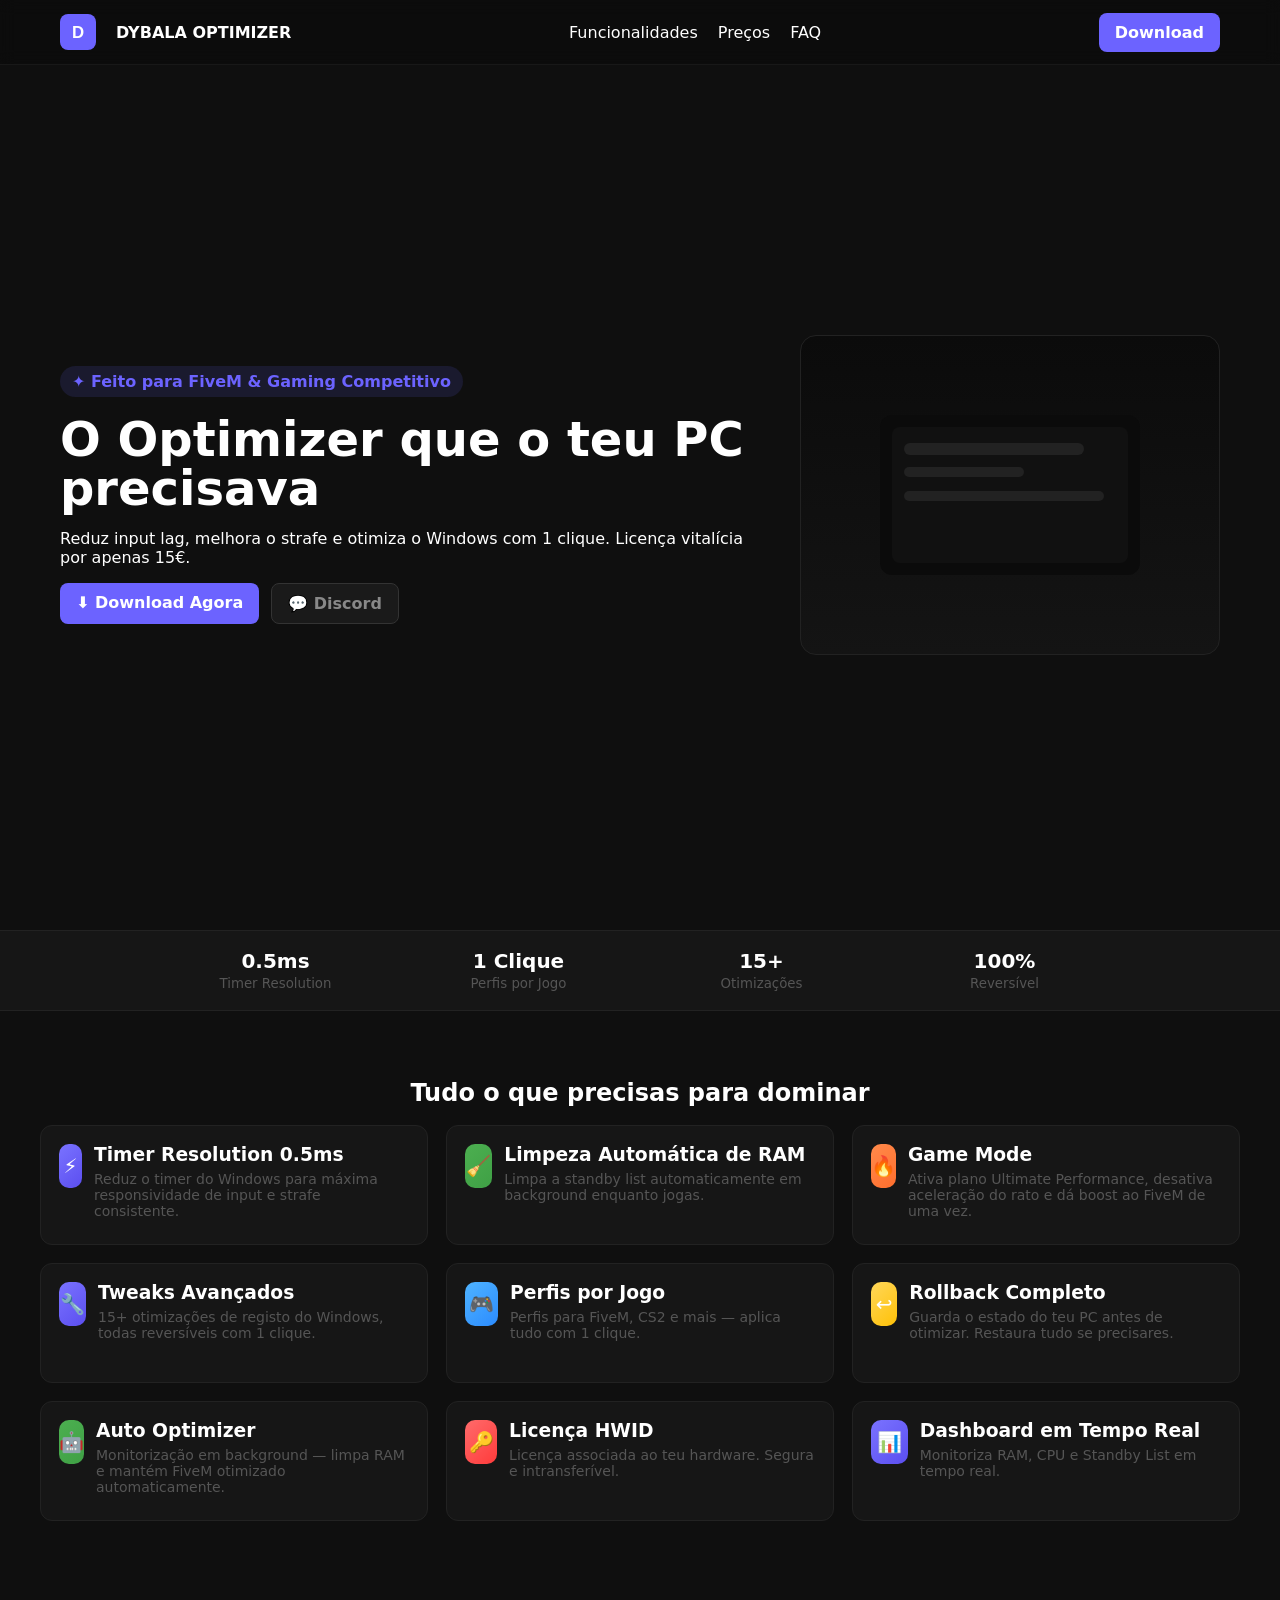
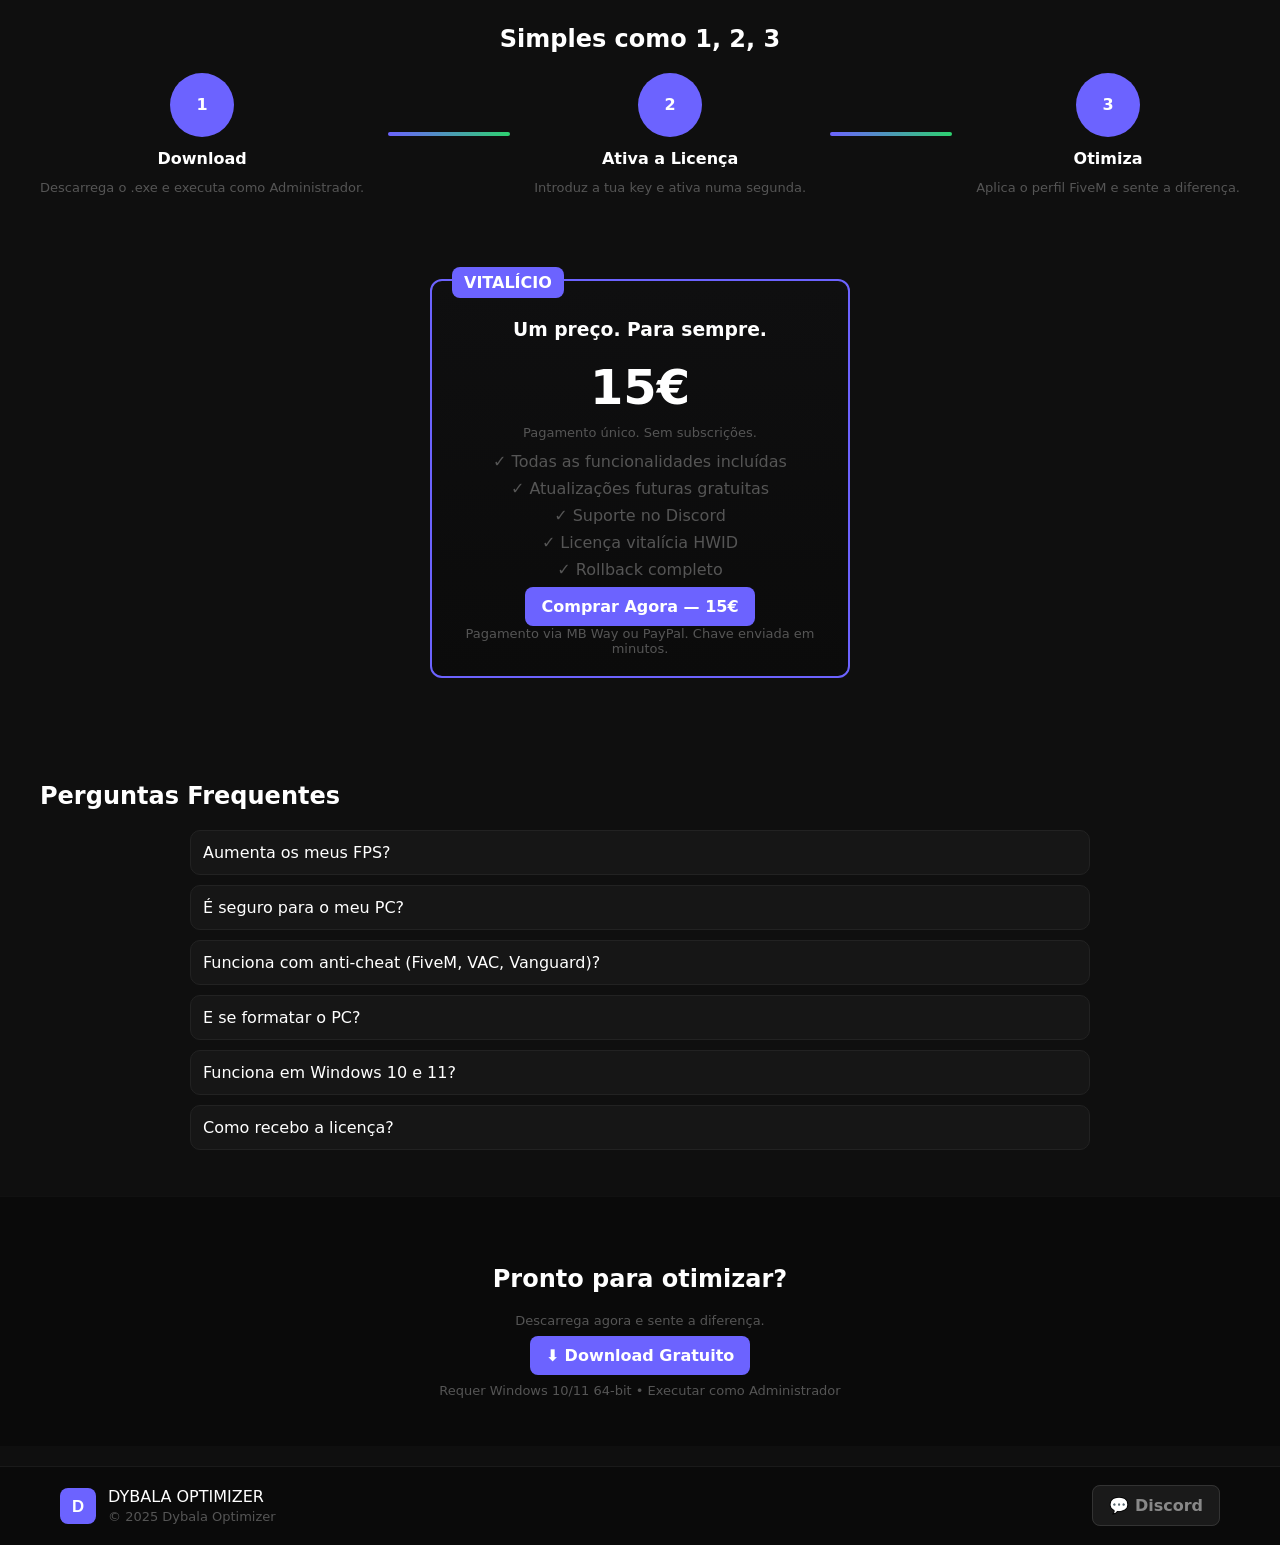
==== index.html @ 4de0e90b "Init site for GitHub Pages" ====
<!doctype html>
<html lang="pt-PT">
<head>
  <meta charset="utf-8">
  <meta name="viewport" content="width=device-width,initial-scale=1">
  <title>Dybala Optimizer</title>
  <link rel="icon" href="assets/favicon.svg" type="image/svg+xml">
  <link rel="stylesheet" href="styles.css">
</head>
<body>
  <header>
    <div class="container nav">
      <div class="brand"><img src="assets/logo.svg" alt="D logo" style="width:36px;height:36px;border-radius:8px;margin-right:8px"/><div style="font-weight:700">DYBALA OPTIMIZER</div></div>
      <nav>
        <ul>
          <li><a href="#features">Funcionalidades</a></li>
          <li><a href="#pricing">Preços</a></li>
          <li><a href="#faq">FAQ</a></li>
        </ul>
      </nav>
      <div class="nav-right"><a class="btn btn-primary" href="#download">Download</a></div>
    </div>
  </header>

  <main>
    <section class="hero container">
      <div class="hero-grid">
        <div>
          <span class="badge">✦ Feito para FiveM &amp; Gaming Competitivo</span>
          <h1>O Optimizer que o teu PC precisava</h1>
          <p class="lead">Reduz input lag, melhora o strafe e otimiza o Windows com 1 clique. Licença vitalícia por apenas 15€.</p>
          <div class="hero-cta">
            <a class="btn btn-primary" href="#download">⬇ Download Agora</a>
            <a class="btn btn-secondary" href="https://discord.gg/GeEESpQVJc" target="_blank" rel="noopener">💬 Discord</a>
          </div>
        </div>
        <div>
          <div class="mockup">
            <svg width="260" height="160" viewBox="0 0 260 160" fill="none" xmlns="http://www.w3.org/2000/svg" style="border-radius:12px;overflow:hidden">
              <rect width="260" height="160" fill="#0B0B0B"/>
              <rect x="12" y="12" width="236" height="136" rx="8" fill="#111"/>
              <g fill="#222">
                <rect x="24" y="28" width="180" height="12" rx="6"/>
                <rect x="24" y="52" width="120" height="10" rx="5"/>
                <rect x="24" y="76" width="200" height="10" rx="5"/>
              </g>
            </svg>
          </div>
        </div>
      </div>
    </section>

    <section class="stats">
      <div class="container stats-grid">
        <div class="stat"><b>0.5ms</b><small>Timer Resolution</small></div>
        <div class="stat"><b>1 Clique</b><small>Perfis por Jogo</small></div>
        <div class="stat"><b>15+</b><small>Otimizações</small></div>
        <div class="stat"><b>100%</b><small>Reversível</small></div>
      </div>
    </section>

    <section id="features" class="features container">
      <h2>Tudo o que precisas para dominar</h2>
      <div class="grid">
        <div class="card"><div class="icon icon--purple">⚡</div><div><h3>Timer Resolution 0.5ms</h3><p>Reduz o timer do Windows para máxima responsividade de input e strafe consistente.</p></div></div>
        <div class="card"><div class="icon icon--green">🧹</div><div><h3>Limpeza Automática de RAM</h3><p>Limpa a standby list automaticamente em background enquanto jogas.</p></div></div>
        <div class="card"><div class="icon icon--orange">🔥</div><div><h3>Game Mode</h3><p>Ativa plano Ultimate Performance, desativa aceleração do rato e dá boost ao FiveM de uma vez.</p></div></div>
        <div class="card"><div class="icon icon--purple">🔧</div><div><h3>Tweaks Avançados</h3><p>15+ otimizações de registo do Windows, todas reversíveis com 1 clique.</p></div></div>
        <div class="card"><div class="icon icon--blue">🎮</div><div><h3>Perfis por Jogo</h3><p>Perfis para FiveM, CS2 e mais — aplica tudo com 1 clique.</p></div></div>
        <div class="card"><div class="icon icon--yellow">↩</div><div><h3>Rollback Completo</h3><p>Guarda o estado do teu PC antes de otimizar. Restaura tudo se precisares.</p></div></div>
        <div class="card"><div class="icon icon--green">🤖</div><div><h3>Auto Optimizer</h3><p>Monitorização em background — limpa RAM e mantém FiveM otimizado automaticamente.</p></div></div>
        <div class="card"><div class="icon icon--red">🔑</div><div><h3>Licença HWID</h3><p>Licença associada ao teu hardware. Segura e intransferível.</p></div></div>
        <div class="card"><div class="icon icon--purple">📊</div><div><h3>Dashboard em Tempo Real</h3><p>Monitoriza RAM, CPU e Standby List em tempo real.</p></div></div>
      </div>
    </section>

    <section class="steps container">
      <h2 style="text-align:center">Simples como 1, 2, 3</h2>
      <div class="step-row" style="margin-top:18px">
        <div class="step"><div class="circle">1</div><strong>Download</strong><div class="small">Descarrega o .exe e executa como Administrador.</div></div>
        <div class="connector"></div>
        <div class="step"><div class="circle">2</div><strong>Ativa a Licença</strong><div class="small">Introduz a tua key e ativa numa segunda.</div></div>
        <div class="connector"></div>
        <div class="step"><div class="circle">3</div><strong>Otimiza</strong><div class="small">Aplica o perfil FiveM e sente a diferença.</div></div>
      </div>
    </section>

    <section id="pricing" class="pricing">
      <div class="price-card highlight">
        <div class="price-badge">VITALÍCIO</div>
        <div style="text-align:center">
          <h3>Um preço. Para sempre.</h3>
          <div class="price">15€</div>
          <div class="small">Pagamento único. Sem subscrições.</div>
          <ul class="features-list">
            <li>✓ Todas as funcionalidades incluídas</li>
            <li>✓ Atualizações futuras gratuitas</li>
            <li>✓ Suporte no Discord</li>
            <li>✓ Licença vitalícia HWID</li>
            <li>✓ Rollback completo</li>
          </ul>
          <a class="btn btn-primary" href="https://discord.gg/GeEESpQVJc" target="_blank">Comprar Agora — 15€</a>
          <div class="small" style="margin-top:10px">Pagamento via MB Way ou PayPal. Chave enviada em minutos.</div>
        </div>
      </div>
    </section>

    <section id="faq" class="faq container">
      <h2>Perguntas Frequentes</h2>
      <div class="accordion" style="margin-top:12px">
        <div class="q"><div class="q-title">Aumenta os meus FPS?</div><div class="a">Não diretamente. O Dybala Optimizer reduz input lag, melhora a consistência do frametime e torna o strafe mais responsivo. Os FPS dependem do hardware.</div></div>
        <div class="q"><div class="q-title">É seguro para o meu PC?</div><div class="a">Sim. Todas as alterações são feitas no registo do Windows e são 100% reversíveis com o botão Restaurar.</div></div>
        <div class="q"><div class="q-title">Funciona com anti-cheat (FiveM, VAC, Vanguard)?</div><div class="a">Sim. O optimizer não injeta em processos de jogos, não automatiza input e não viola os termos de serviço de qualquer jogo.</div></div>
        <div class="q"><div class="q-title">E se formatar o PC?</div><div class="a">Contacta-nos no Discord e fazemos o reset do HWID gratuitamente.</div></div>
        <div class="q"><div class="q-title">Funciona em Windows 10 e 11?</div><div class="a">Sim, compatível com Windows 10 e Windows 11 de 64 bits.</div></div>
        <div class="q"><div class="q-title">Como recebo a licença?</div><div class="a">Após o pagamento, envia o comprovativo no Discord. A key é enviada em minutos.</div></div>
      </div>
    </section>

    <section id="download" class="download">
      <div class="box container">
        <h2>Pronto para otimizar?</h2>
        <p class="small">Descarrega agora e sente a diferença.</p>
        <div style="margin:18px 0"><a class="btn btn-primary" href="#">⬇ Download Gratuito</a></div>
        <div class="small">Requer Windows 10/11 64-bit • Executar como Administrador</div>
      </div>
    </section>

  </main>

  <footer>
    <div class="container footer-inner">
      <div style="display:flex;gap:12px;align-items:center"><img src="assets/logo.svg" alt="D" width="36" height="36" style="border-radius:8px"/><div>DYBALA OPTIMIZER<br><span style="color:var(--muted);font-size:13px">© 2025 Dybala Optimizer</span></div></div>
      <div><a class="btn btn-secondary" href="https://discord.gg/GeEESpQVJc" target="_blank">💬 Discord</a></div>
    </div>
  </footer>

  <script>
    // Accordion
    document.querySelectorAll('.accordion .q').forEach(q => {
      q.addEventListener('click', () => q.classList.toggle('open'))
    })
  </script>
</body>
</html>
---- styles.css ----
:root{
  --bg:#0F0F0F;
  --card:#161616;
  --border:#222222;
  --accent:#6C63FF;
  --accent-2:#4CAF50;
  --text:#FFFFFF;
  --muted:#555555;
  --btn-secondary-bg:#1A1A1A;
  --btn-secondary-text:#888888;
  --btn-secondary-border:#333333;
}
*{box-sizing:border-box}
html,body{height:100%;background:var(--bg);color:var(--text);font-family:Inter, ui-sans-serif, system-ui, -apple-system, "Segoe UI", Roboto, "Helvetica Neue", Arial;scroll-behavior:smooth;margin:0}
a{color:inherit;text-decoration:none}
.container{max-width:1200px;margin:0 auto;padding:0 20px}

header{position:fixed;left:0;right:0;top:0;z-index:50;background:rgba(10,10,10,0.6);backdrop-filter:blur(8px);border-bottom:1px solid rgba(34,34,34,0.6)}
.nav{display:flex;align-items:center;justify-content:space-between;height:64px}
.brand{display:flex;align-items:center;gap:12px;font-weight:700}
.logo{width:36px;height:36px;border-radius:8px;background:linear-gradient(135deg,var(--accent),#5a52f7);display:inline-grid;place-items:center;color:white;font-weight:800}
nav ul{display:flex;gap:20px;list-style:none;padding:0;margin:0}
.nav-right{display:flex;gap:12px;align-items:center}
.btn{padding:10px 16px;border-radius:8px;border:0;cursor:pointer;font-weight:600}
.btn-primary{background:var(--accent);color:#fff}
.btn-secondary{background:var(--btn-secondary-bg);color:var(--btn-secondary-text);border:1px solid var(--btn-secondary-border)}

main{padding-top:90px}

/* HERO */
.hero{min-height:calc(100vh - 90px);display:flex;align-items:center}
.hero-grid{display:grid;grid-template-columns:1fr 420px;gap:40px;align-items:center}
.badge{display:inline-block;background:#1A1A2E;color:var(--accent);padding:6px 12px;border-radius:999px;font-weight:700;margin-bottom:18px}
h1{font-size:48px;line-height:1.02;margin:0 0 12px}
.p.lead{color:var(--muted);margin:0 0 20px}
.hero-cta{display:flex;gap:12px;margin-top:12px}
.mockup{width:100%;height:320px;background:linear-gradient(180deg,#0b0b0b,#141414);border-radius:16px;border:1px solid var(--border);display:flex;align-items:center;justify-content:center;color:#888;font-size:14px}

/* STATS */
.stats{background:var(--card);border-top:1px solid var(--border);border-bottom:1px solid var(--border);padding:18px 0;margin-top:30px}
.stats-grid{display:flex;gap:12px;justify-content:space-between;max-width:1000px;margin:0 auto}
.stat{flex:1;text-align:center}
.stat b{display:block;font-size:20px}
.stat small{color:var(--muted)}

/* FEATURES */
.features{padding:48px 0}
.features h2{text-align:center;margin-bottom:18px}
.grid{display:grid;grid-template-columns:repeat(3,1fr);gap:18px}
.card{background:var(--card);padding:18px;border:1px solid var(--border);border-radius:12px;min-height:120px;display:flex;gap:12px;align-items:flex-start}
.icon{width:44px;height:44px;border-radius:10px;display:inline-grid;place-items:center;font-size:20px}
.icon--purple{background:linear-gradient(135deg,#7a73ff,#5b4ef0);}
.icon--green{background:linear-gradient(135deg,#4caf50,#3fa045);}
.icon--orange{background:linear-gradient(135deg,#ff8a4b,#ff6e2d);}
.icon--blue{background:linear-gradient(135deg,#4fb3ff,#2b8cff);}
.icon--yellow{background:linear-gradient(135deg,#ffd75a,#ffc107);}
.icon--red{background:linear-gradient(135deg,#ff6b6b,#ff3b3b);}
.card h3{margin:0 0 6px}
.card p{margin:0;color:var(--muted);font-size:14px}

/* HOW IT WORKS */
.steps{padding:36px 0}
.step-row{display:flex;gap:24px;align-items:center;justify-content:center}
.step{display:flex;flex-direction:column;align-items:center;gap:12px}
.step .circle{width:64px;height:64px;border-radius:999px;background:var(--accent);display:grid;place-items:center;font-weight:800}
.connector{height:4px;background:linear-gradient(90deg,var(--accent),#2dd26f);flex:1;border-radius:4px}

/* PRICING */
.pricing{padding:48px 0;display:flex;justify-content:center}
.price-card{width:420px;background:linear-gradient(180deg,#0f0f10,#0b0b0b);border:1px solid var(--border);padding:20px;border-radius:12px;position:relative}
.price-card.highlight{border:2px solid var(--accent)}
.price-badge{position:absolute;left:20px;top:-14px;background:var(--accent);color:#fff;padding:6px 12px;border-radius:8px;font-weight:700}
.price{font-size:48px;font-weight:800;margin:10px 0}
.features-list{list-style:none;padding:0;margin:12px 0 18px}
.features-list li{margin:8px 0;color:var(--muted)}

/* FAQ */
.faq{padding:36px 0}
.accordion{max-width:900px;margin:0 auto}
.q{background:var(--card);border:1px solid var(--border);padding:12px;border-radius:10px;margin-bottom:10px;cursor:pointer}
.q .a{display:none;padding-top:8px;color:var(--muted)}
.q.open .a{display:block}

/* DOWNLOAD */
.download{background:#0A0A0A;padding:48px 0;border-top:1px solid #111}
.download .box{max-width:900px;margin:0 auto;text-align:center}
.small{font-size:13px;color:var(--muted)}

footer{background:#0A0A0A;border-top:1px solid #1A1A1A;padding:20px 0;margin-top:20px}
.footer-inner{display:flex;justify-content:space-between;align-items:center}

/* Responsive */
@media(max-width:900px){
  .hero-grid{grid-template-columns:1fr;padding-bottom:40px}
  .grid{grid-template-columns:repeat(2,1fr)}
  .stats-grid{flex-direction:column;gap:12px}
  .step-row{flex-direction:column}
  .connector{width:4px;height:60px}
}
@media(max-width:600px){
  h1{font-size:34px}
  .grid{grid-template-columns:1fr}
}

/* simple fade-in */
.fade{opacity:0;transform:translateY(12px);transition:all 540ms cubic-bezier(.2,.8,.2,1)}
.fade.visible{opacity:1;transform:none}
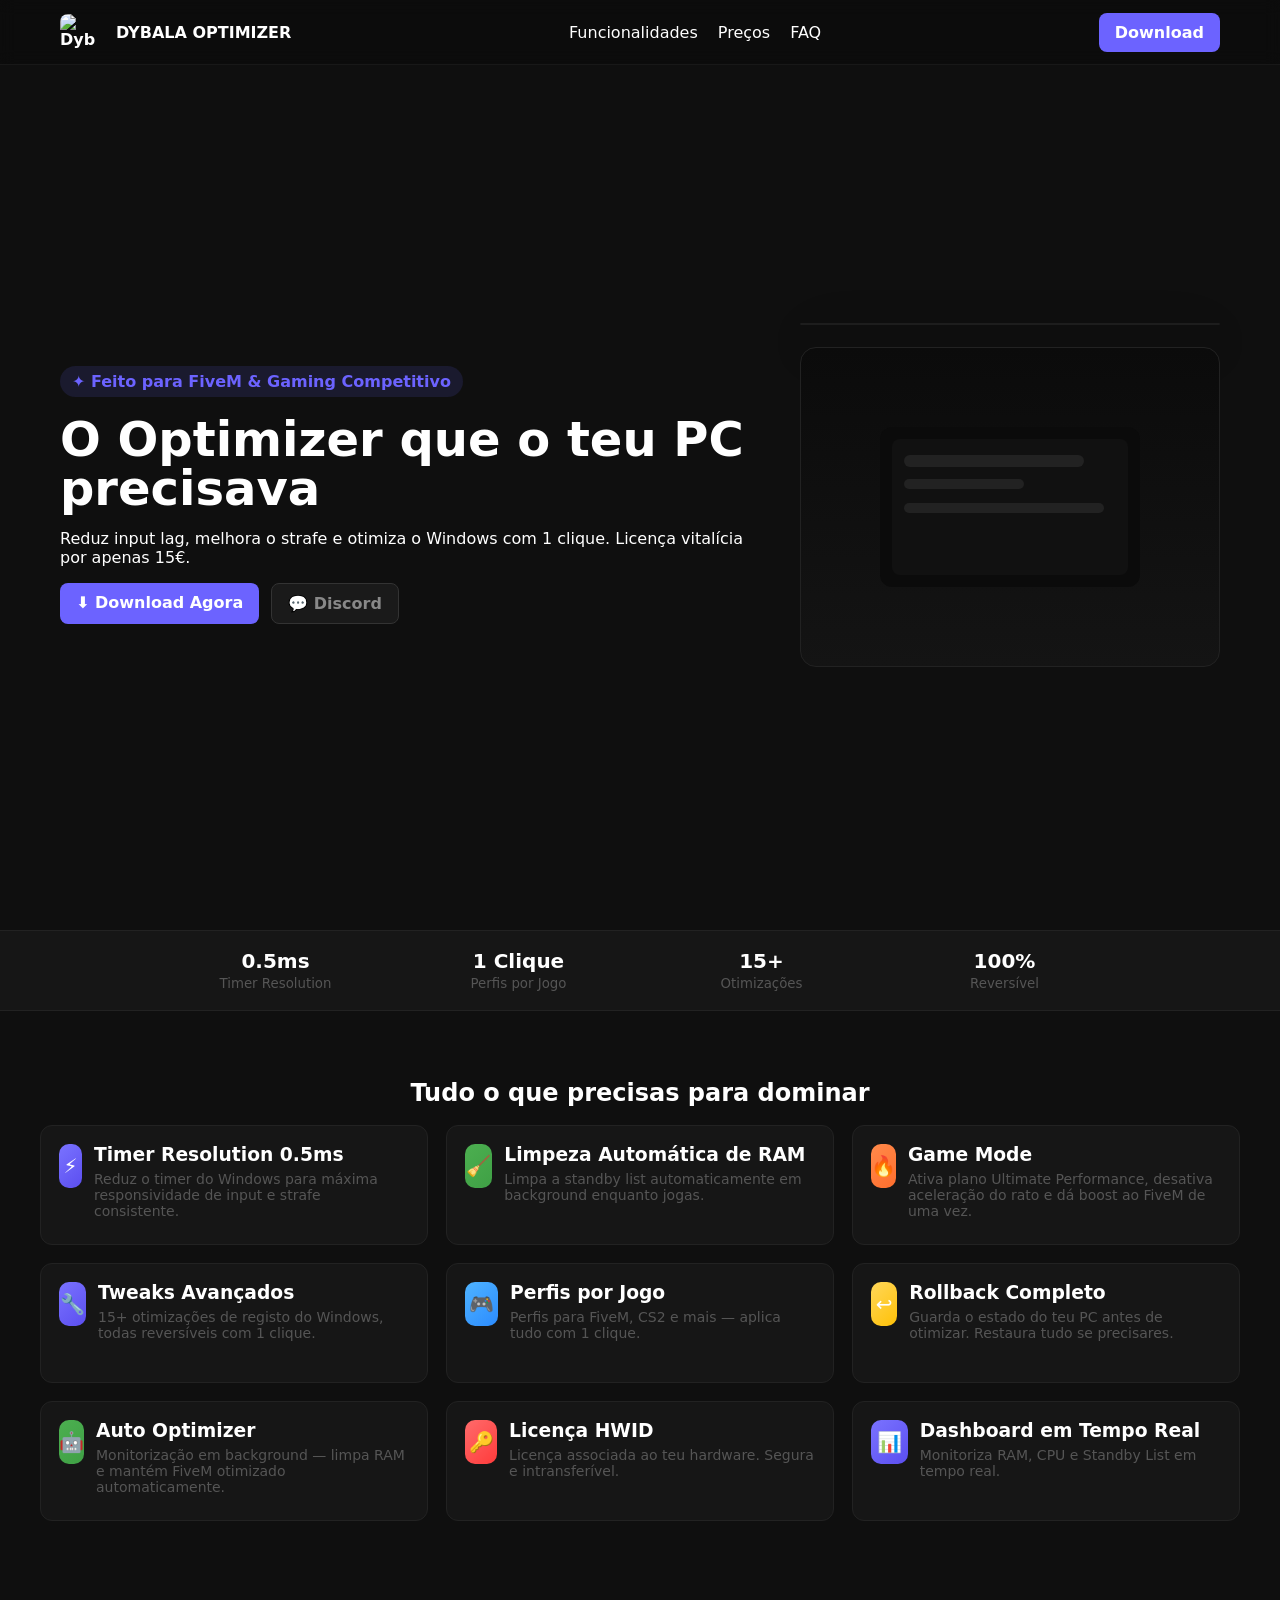
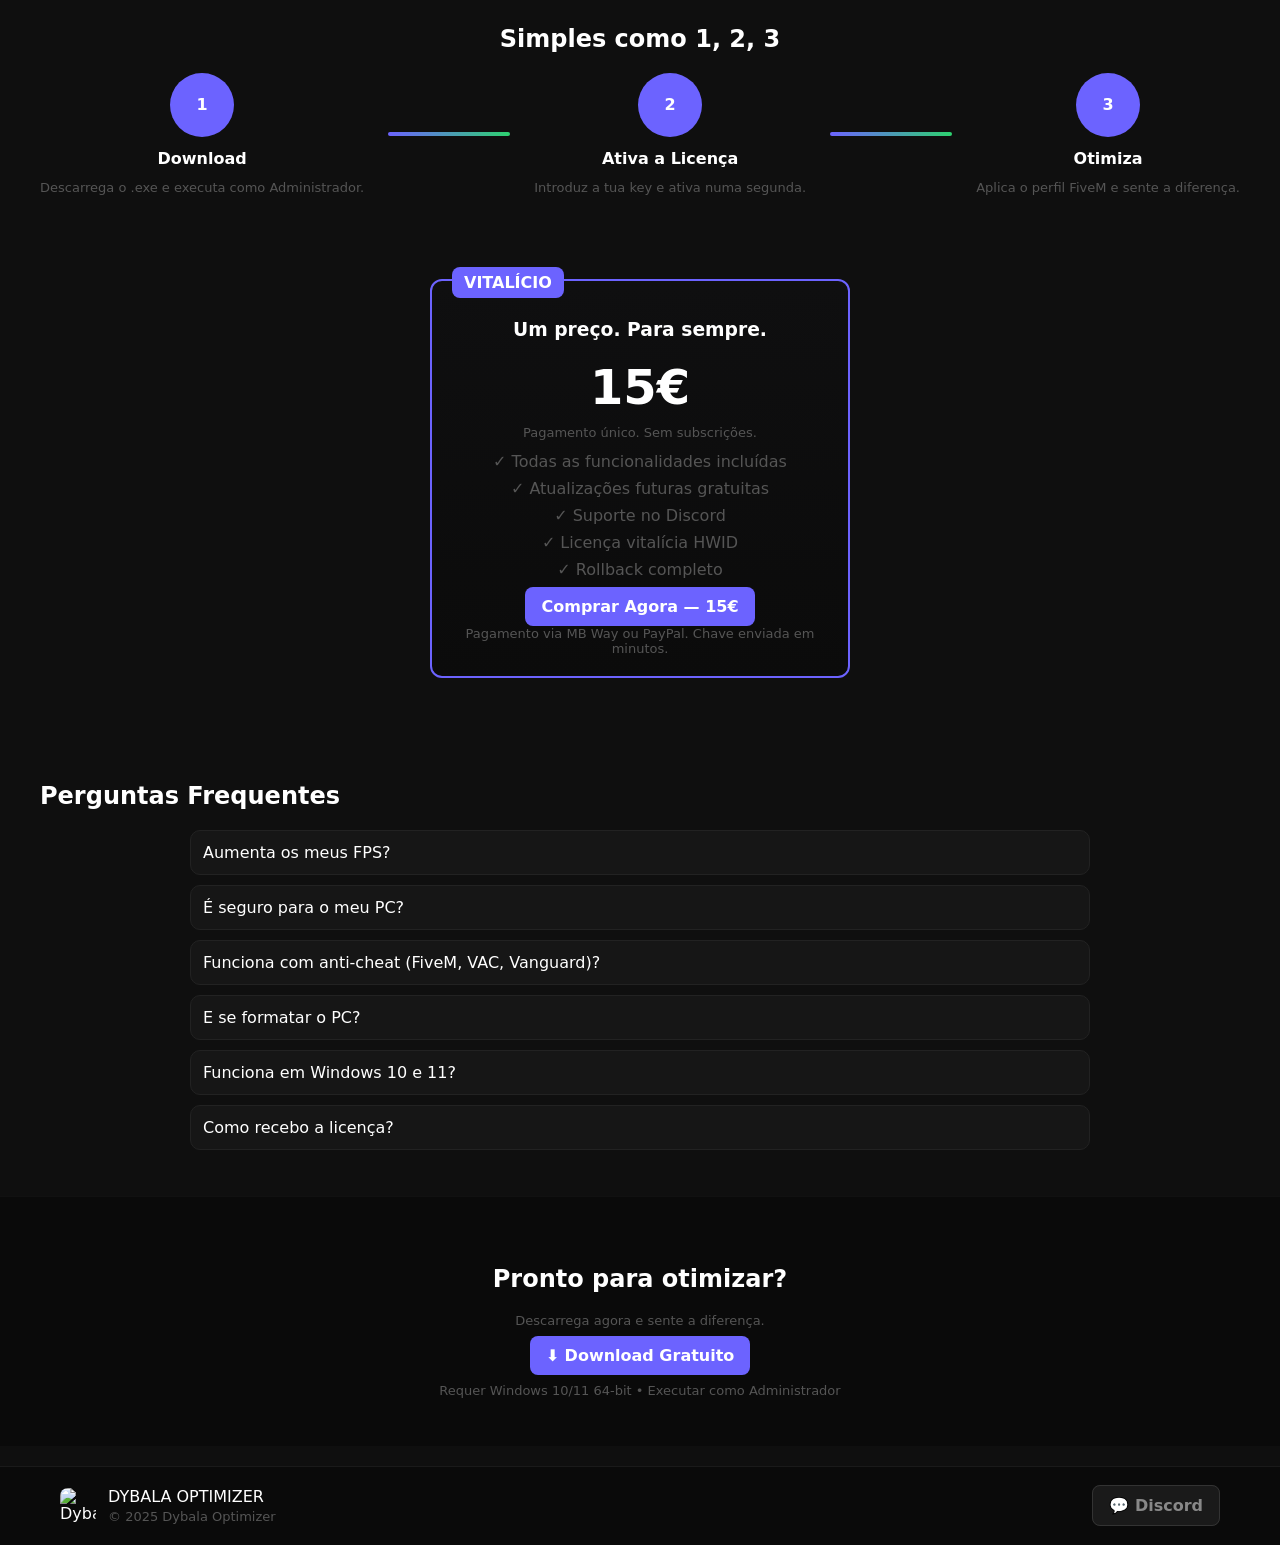
==== commit 12160d4b: "Add DM logo to hero, header and footer; update FAQ FPS claim" ====
--- a/index.html
+++ b/index.html
@@ -10,7 +10,7 @@
 <body>
   <header>
     <div class="container nav">
-      <div class="brand"><img src="assets/logo.svg" alt="D logo" style="width:36px;height:36px;border-radius:8px;margin-right:8px"/><div style="font-weight:700">DYBALA OPTIMIZER</div></div>
+      <div class="brand"><img src="assets/dm-logo.png" alt="Dybala & MK logo" style="width:36px;height:36px;border-radius:8px;margin-right:8px"/><div style="font-weight:700">DYBALA OPTIMIZER</div></div>
       <nav>
         <ul>
           <li><a href="#features">Funcionalidades</a></li>
@@ -35,6 +35,9 @@
           </div>
         </div>
         <div>
+          <div class="hero-logo-card">
+            <img src="assets/dm-logo.png" alt="Dybala & MK logo" loading="lazy" onerror="this.style.display='none'" />
+          </div>
           <div class="mockup">
             <svg width="260" height="160" viewBox="0 0 260 160" fill="none" xmlns="http://www.w3.org/2000/svg" style="border-radius:12px;overflow:hidden">
               <rect width="260" height="160" fill="#0B0B0B"/>
@@ -108,7 +111,7 @@
     <section id="faq" class="faq container">
       <h2>Perguntas Frequentes</h2>
       <div class="accordion" style="margin-top:12px">
-        <div class="q"><div class="q-title">Aumenta os meus FPS?</div><div class="a">Não diretamente. O Dybala Optimizer reduz input lag, melhora a consistência do frametime e torna o strafe mais responsivo. Os FPS dependem do hardware.</div></div>
+        <div class="q"><div class="q-title">Aumenta os meus FPS?</div><div class="a">Sim. O Dybala Optimizer melhora o desempenho do sistema, reduz input lag e torna o jogo mais fluido, o que pode resultar em FPS mais altos em jogos como FiveM.</div></div>
         <div class="q"><div class="q-title">É seguro para o meu PC?</div><div class="a">Sim. Todas as alterações são feitas no registo do Windows e são 100% reversíveis com o botão Restaurar.</div></div>
         <div class="q"><div class="q-title">Funciona com anti-cheat (FiveM, VAC, Vanguard)?</div><div class="a">Sim. O optimizer não injeta em processos de jogos, não automatiza input e não viola os termos de serviço de qualquer jogo.</div></div>
         <div class="q"><div class="q-title">E se formatar o PC?</div><div class="a">Contacta-nos no Discord e fazemos o reset do HWID gratuitamente.</div></div>
@@ -130,7 +133,7 @@
 
   <footer>
     <div class="container footer-inner">
-      <div style="display:flex;gap:12px;align-items:center"><img src="assets/logo.svg" alt="D" width="36" height="36" style="border-radius:8px"/><div>DYBALA OPTIMIZER<br><span style="color:var(--muted);font-size:13px">© 2025 Dybala Optimizer</span></div></div>
+      <div style="display:flex;gap:12px;align-items:center"><img src="assets/dm-logo.png" alt="Dybala & MK logo" width="36" height="36" style="border-radius:8px"/><div>DYBALA OPTIMIZER<br><span style="color:var(--muted);font-size:13px">© 2025 Dybala Optimizer</span></div></div>
       <div><a class="btn btn-secondary" href="https://discord.gg/GeEESpQVJc" target="_blank">💬 Discord</a></div>
     </div>
   </footer>
--- a/styles.css
+++ b/styles.css
@@ -30,6 +30,8 @@
 /* HERO */
 .hero{min-height:calc(100vh - 90px);display:flex;align-items:center}
 .hero-grid{display:grid;grid-template-columns:1fr 420px;gap:40px;align-items:center}
+.hero-logo-card{margin-bottom:22px;border-radius:24px;overflow:hidden;border:1px solid rgba(255,255,255,.06);box-shadow:0 18px 60px rgba(0,0,0,.35);}
+.hero-logo-card img{width:100%;display:block;max-height:320px;object-fit:cover}
 .badge{display:inline-block;background:#1A1A2E;color:var(--accent);padding:6px 12px;border-radius:999px;font-weight:700;margin-bottom:18px}
 h1{font-size:48px;line-height:1.02;margin:0 0 12px}
 .p.lead{color:var(--muted);margin:0 0 20px}
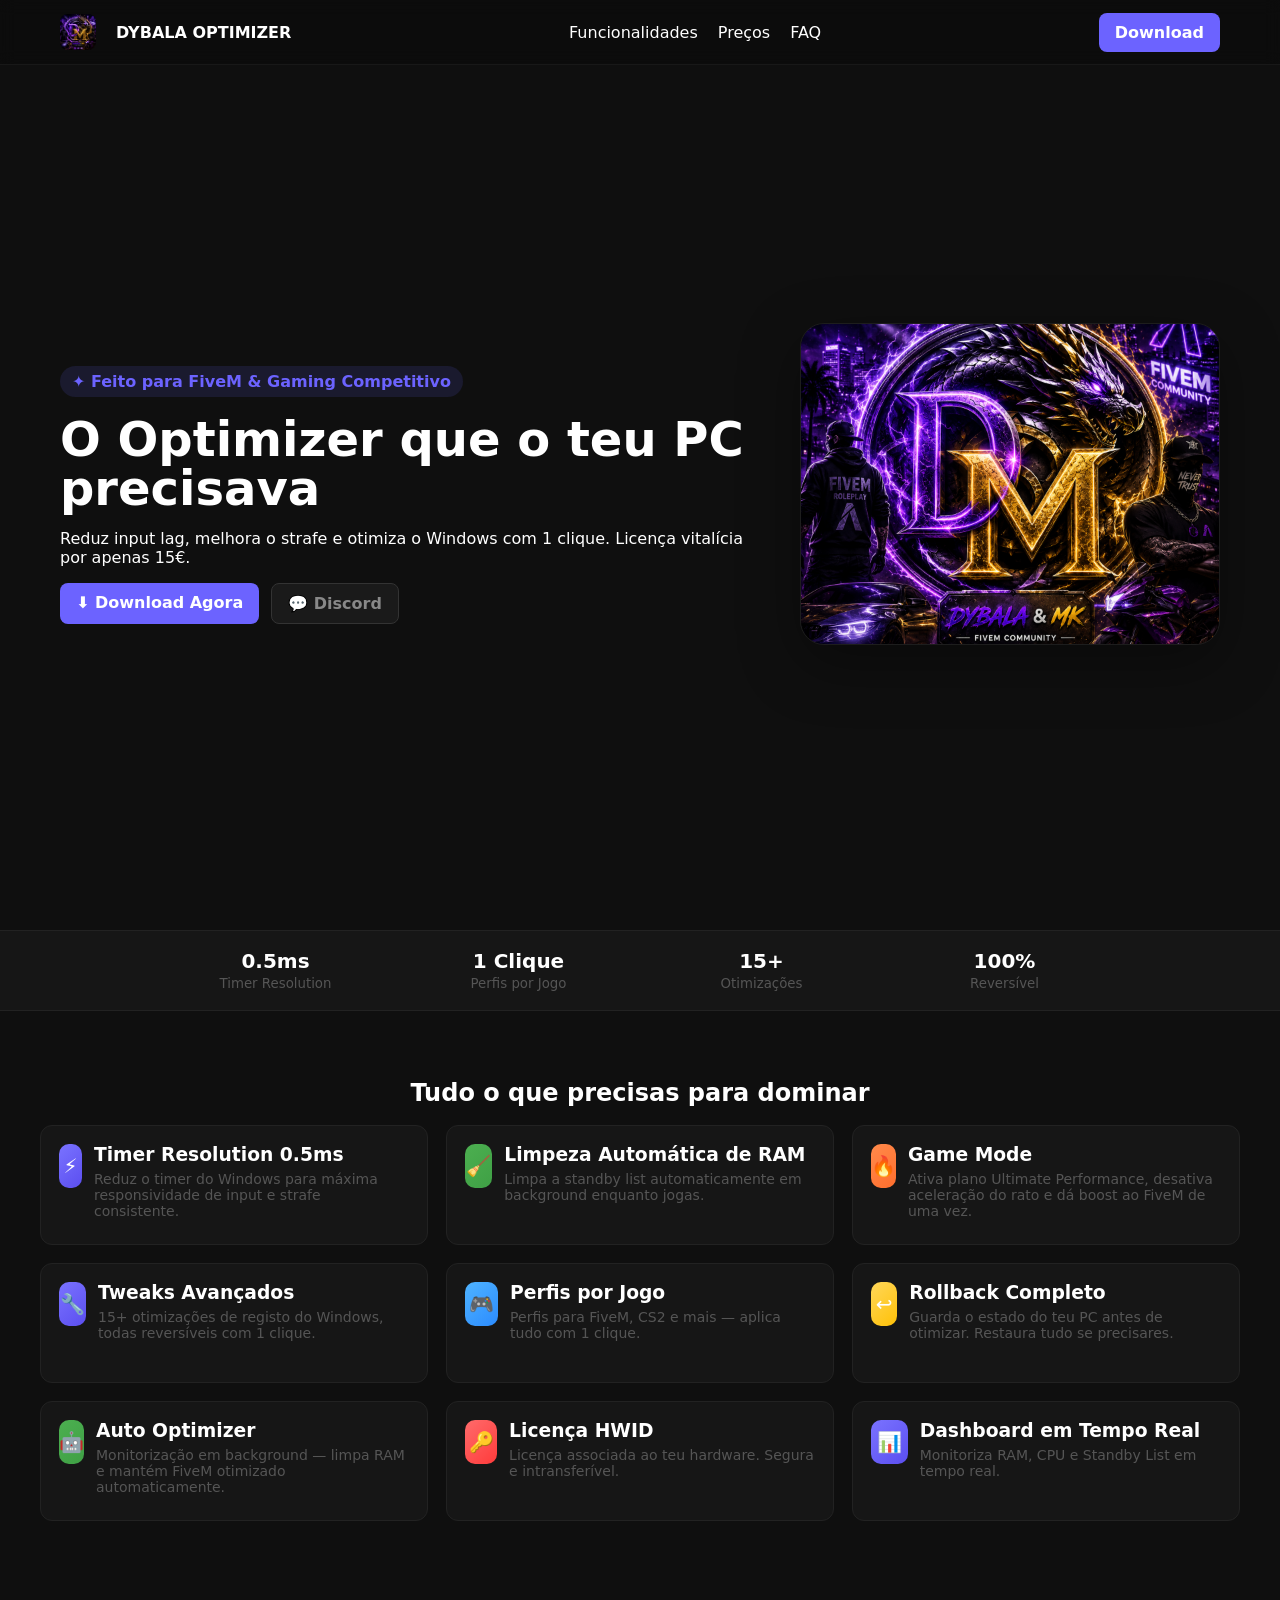
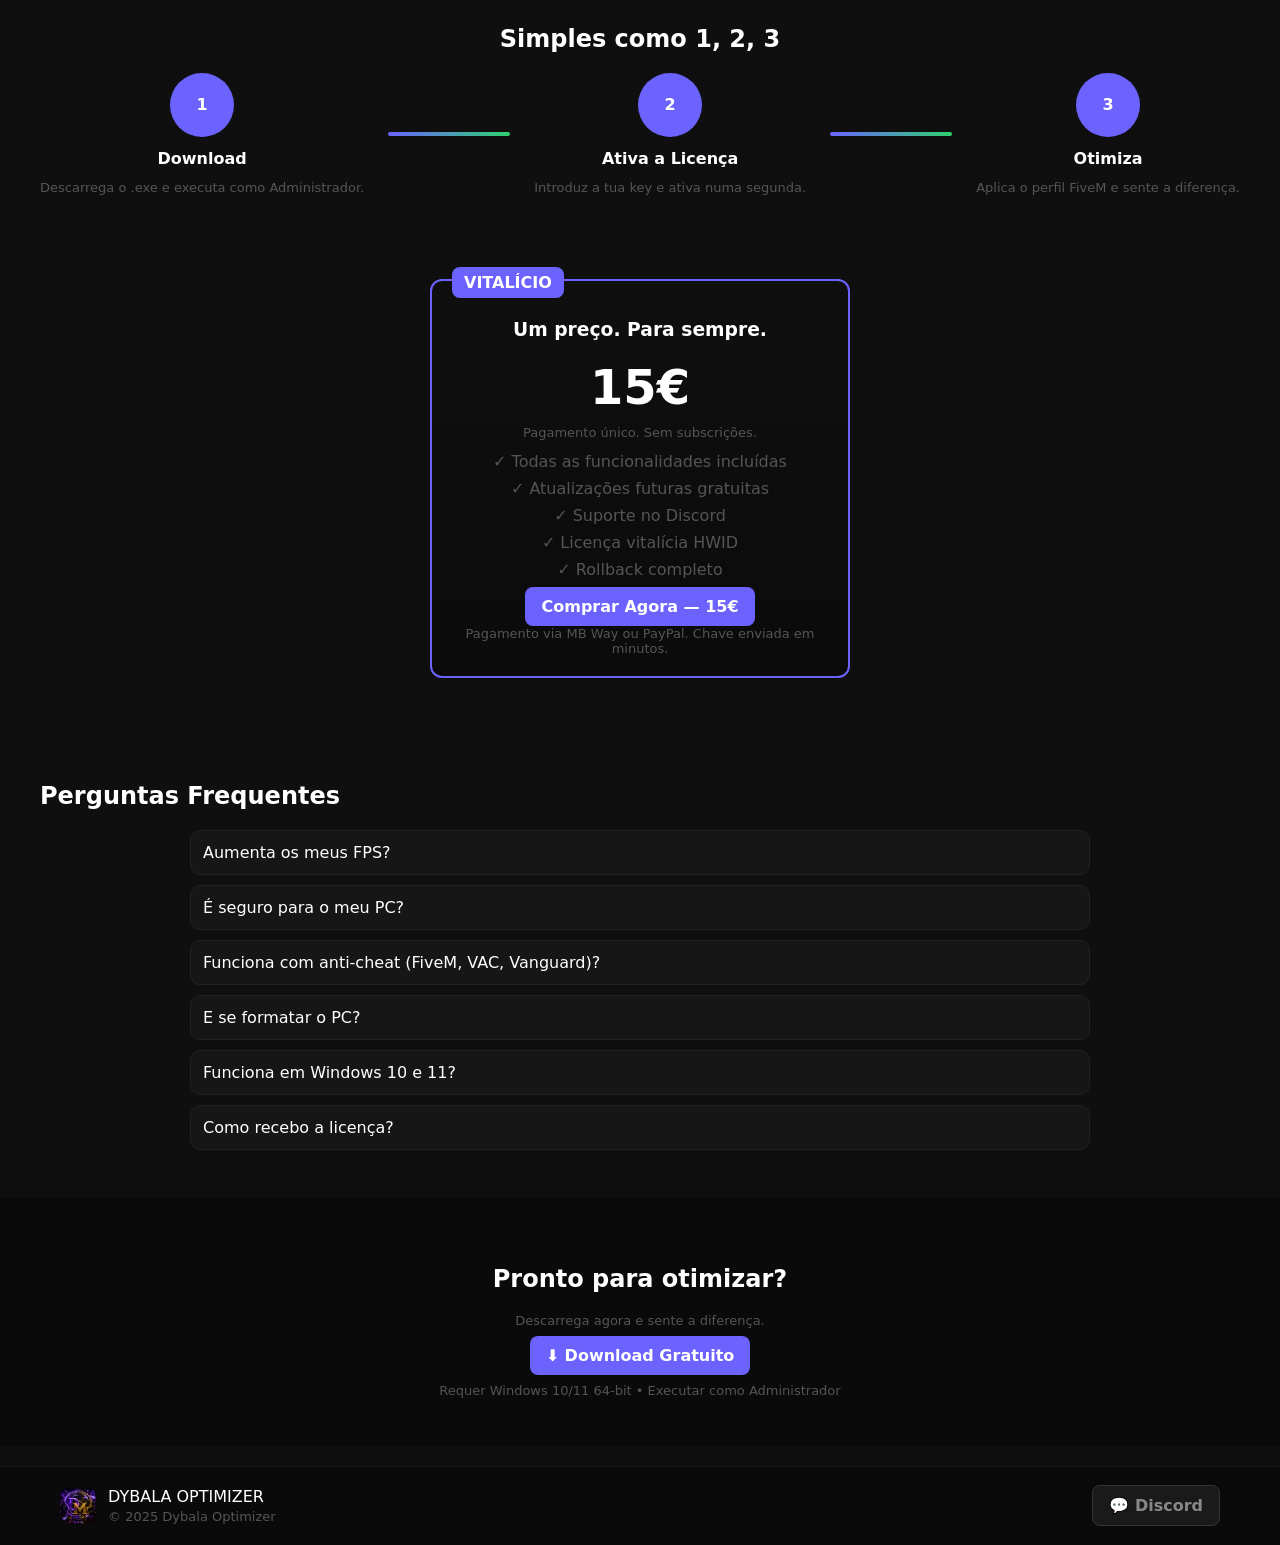
==== commit 2fc6b871: "Update site: replace logos with local asset, update Discord links, remove mockup" ====
--- a/index.html
+++ b/index.html
@@ -18,7 +18,7 @@
           <li><a href="#faq">FAQ</a></li>
         </ul>
       </nav>
-      <div class="nav-right"><a class="btn btn-primary" href="#download">Download</a></div>
+      <div class="nav-right"><a class="btn btn-primary" href="https://discordapp.com/channels/1307515885417922672/1494239268112175195" target="_blank" rel="noopener noreferrer">Download</a></div>
     </div>
   </header>
 
@@ -30,25 +30,15 @@
           <h1>O Optimizer que o teu PC precisava</h1>
           <p class="lead">Reduz input lag, melhora o strafe e otimiza o Windows com 1 clique. Licença vitalícia por apenas 15€.</p>
           <div class="hero-cta">
-            <a class="btn btn-primary" href="#download">⬇ Download Agora</a>
-            <a class="btn btn-secondary" href="https://discord.gg/GeEESpQVJc" target="_blank" rel="noopener">💬 Discord</a>
+            <a class="btn btn-primary" href="https://discordapp.com/channels/1307515885417922672/1494239268112175195" target="_blank" rel="noopener noreferrer">⬇ Download Agora</a>
+            <a class="btn btn-secondary" href="https://discordapp.com/channels/1307515885417922672/1494239268112175195" target="_blank" rel="noopener noreferrer">💬 Discord</a>
           </div>
         </div>
         <div>
           <div class="hero-logo-card">
             <img src="assets/dm-logo.png" alt="Dybala & MK logo" loading="lazy" onerror="this.style.display='none'" />
           </div>
-          <div class="mockup">
-            <svg width="260" height="160" viewBox="0 0 260 160" fill="none" xmlns="http://www.w3.org/2000/svg" style="border-radius:12px;overflow:hidden">
-              <rect width="260" height="160" fill="#0B0B0B"/>
-              <rect x="12" y="12" width="236" height="136" rx="8" fill="#111"/>
-              <g fill="#222">
-                <rect x="24" y="28" width="180" height="12" rx="6"/>
-                <rect x="24" y="52" width="120" height="10" rx="5"/>
-                <rect x="24" y="76" width="200" height="10" rx="5"/>
-              </g>
-            </svg>
-          </div>
+          
         </div>
       </div>
     </section>
@@ -102,7 +92,7 @@
             <li>✓ Licença vitalícia HWID</li>
             <li>✓ Rollback completo</li>
           </ul>
-          <a class="btn btn-primary" href="https://discord.gg/GeEESpQVJc" target="_blank">Comprar Agora — 15€</a>
+          <a class="btn btn-primary" href="https://discordapp.com/channels/1307515885417922672/1494239268112175195" target="_blank" rel="noopener noreferrer">Comprar Agora — 15€</a>
           <div class="small" style="margin-top:10px">Pagamento via MB Way ou PayPal. Chave enviada em minutos.</div>
         </div>
       </div>
@@ -124,7 +114,7 @@
       <div class="box container">
         <h2>Pronto para otimizar?</h2>
         <p class="small">Descarrega agora e sente a diferença.</p>
-        <div style="margin:18px 0"><a class="btn btn-primary" href="#">⬇ Download Gratuito</a></div>
+        <div style="margin:18px 0"><a class="btn btn-primary" href="https://discordapp.com/channels/1307515885417922672/1494239268112175195" target="_blank" rel="noopener noreferrer">⬇ Download Gratuito</a></div>
         <div class="small">Requer Windows 10/11 64-bit • Executar como Administrador</div>
       </div>
     </section>
@@ -134,7 +124,7 @@
   <footer>
     <div class="container footer-inner">
       <div style="display:flex;gap:12px;align-items:center"><img src="assets/dm-logo.png" alt="Dybala & MK logo" width="36" height="36" style="border-radius:8px"/><div>DYBALA OPTIMIZER<br><span style="color:var(--muted);font-size:13px">© 2025 Dybala Optimizer</span></div></div>
-      <div><a class="btn btn-secondary" href="https://discord.gg/GeEESpQVJc" target="_blank">💬 Discord</a></div>
+      <div><a class="btn btn-secondary" href="https://discordapp.com/channels/1307515885417922672/1494239268112175195" target="_blank" rel="noopener noreferrer">💬 Discord</a></div>
     </div>
   </footer>
 
